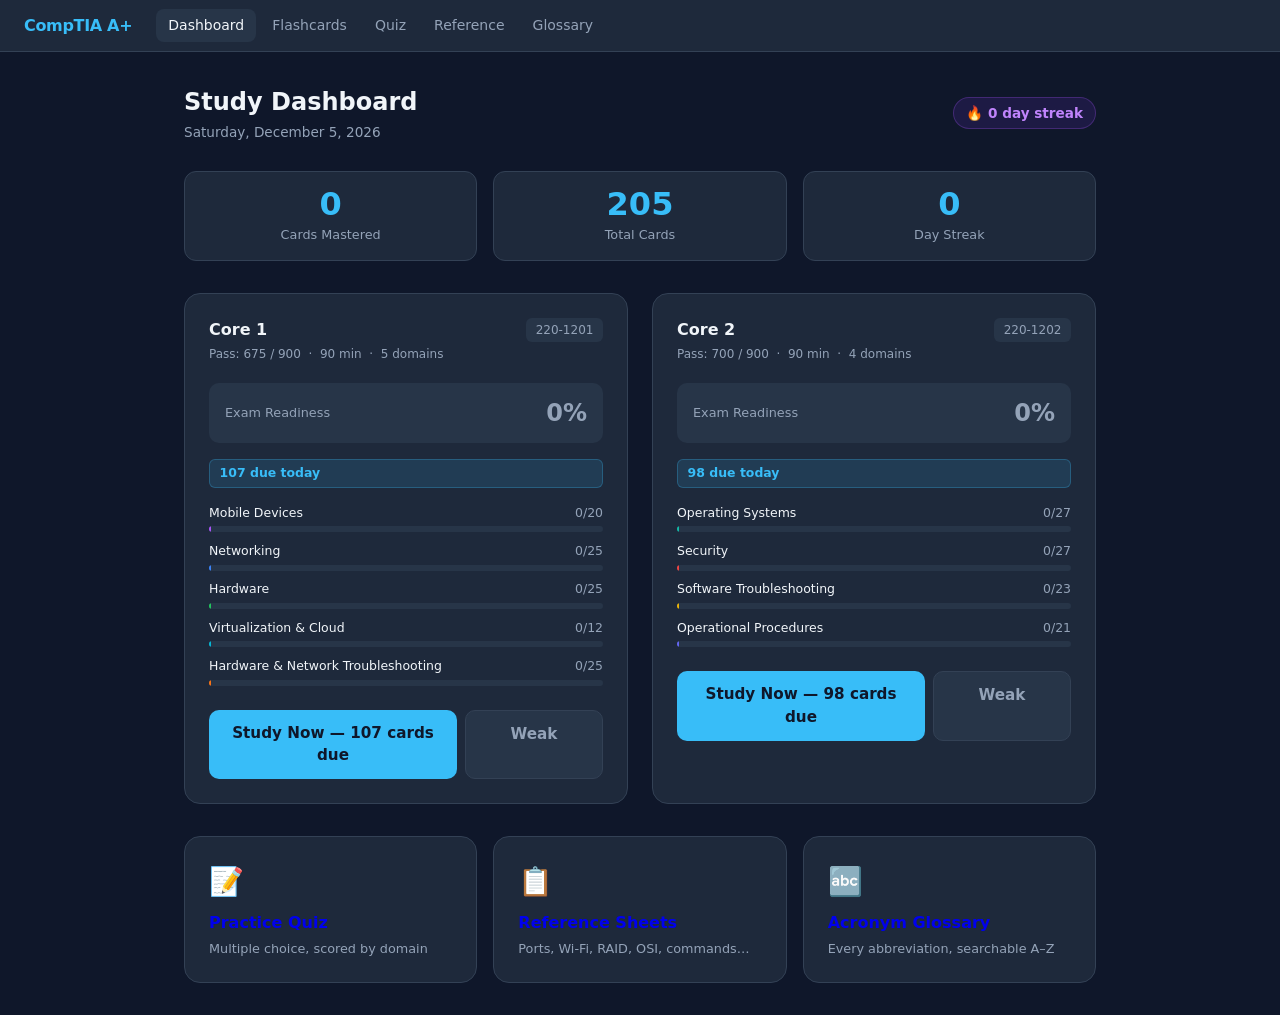
==== index.html @ 88740601 "Initial commit: CompTIA A+ study site" ====
<!DOCTYPE html>
<html lang="en">
<head>
  <meta charset="UTF-8">
  <meta name="viewport" content="width=device-width, initial-scale=1.0">
  <title>CompTIA A+ Study</title>
  <link rel="stylesheet" href="style.css">
</head>
<body>

<nav class="site-nav">
  <a href="index.html" class="nav-brand">CompTIA A+</a>
  <div class="nav-links">
    <a href="index.html" class="active">Dashboard</a>
    <a href="flashcards.html">Flashcards</a>
    <a href="quiz.html">Quiz</a>
    <a href="reference.html">Reference</a>
    <a href="glossary.html">Glossary</a>
  </div>
</nav>

<div id="dashboard" class="page-container">

  <div style="display:flex;align-items:center;justify-content:space-between;margin-bottom:1.75rem;flex-wrap:wrap;gap:0.75rem">
    <div>
      <h1 style="font-size:1.5rem;font-weight:800;margin-bottom:0.15rem">Study Dashboard</h1>
      <div style="font-size:0.85rem;color:var(--muted)" id="today-date"></div>
    </div>
    <span id="streak-badge" class="streak-badge">🔥 0 day streak</span>
  </div>

  <!-- Quick stats -->
  <div class="dash-stats" style="margin-bottom:2rem">
    <div class="stat-card">
      <div class="stat-value" id="stat-mastered">0</div>
      <div class="stat-label">Cards Mastered</div>
    </div>
    <div class="stat-card">
      <div class="stat-value" id="stat-total">0</div>
      <div class="stat-label">Total Cards</div>
    </div>
    <div class="stat-card">
      <div class="stat-value" id="stat-streak">0</div>
      <div class="stat-label">Day Streak</div>
    </div>
  </div>

  <!-- Exam cards -->
  <div class="exam-grid">

    <!-- Core 1 -->
    <div class="exam-card">
      <div class="exam-card-header">
        <div>
          <h2>Core 1</h2>
          <div style="font-size:0.75rem;color:var(--muted);margin-top:0.2rem">Pass: 675 / 900 &nbsp;·&nbsp; 90 min &nbsp;·&nbsp; 5 domains</div>
        </div>
        <span class="exam-code">220-1201</span>
      </div>

      <div class="readiness-row">
        <span class="readiness-label">Exam Readiness</span>
        <span class="readiness-value" id="core1-readiness" style="color:var(--muted)">0%</span>
      </div>

      <div class="due-badge" id="core1-due" style="margin-bottom:1rem">— due today</div>
      <div class="domain-list" id="core1-domains"></div>

      <div style="display:flex;gap:0.5rem;margin-top:1rem">
        <a href="flashcards.html?exam=core1&mode=due" class="study-btn" style="text-decoration:none;text-align:center;flex:2" id="core1-study-btn">Study Now</a>
        <a href="flashcards.html?exam=core1&mode=weak" class="study-btn" style="text-decoration:none;text-align:center;flex:1;background:var(--surface2);color:var(--muted);border:1px solid var(--border)" title="Weak cards only">Weak</a>
      </div>
    </div>

    <!-- Core 2 -->
    <div class="exam-card">
      <div class="exam-card-header">
        <div>
          <h2>Core 2</h2>
          <div style="font-size:0.75rem;color:var(--muted);margin-top:0.2rem">Pass: 700 / 900 &nbsp;·&nbsp; 90 min &nbsp;·&nbsp; 4 domains</div>
        </div>
        <span class="exam-code">220-1202</span>
      </div>

      <div class="readiness-row">
        <span class="readiness-label">Exam Readiness</span>
        <span class="readiness-value" id="core2-readiness" style="color:var(--muted)">0%</span>
      </div>

      <div class="due-badge" id="core2-due" style="margin-bottom:1rem">— due today</div>
      <div class="domain-list" id="core2-domains"></div>

      <div style="display:flex;gap:0.5rem;margin-top:1rem">
        <a href="flashcards.html?exam=core2&mode=due" class="study-btn" style="text-decoration:none;text-align:center;flex:2" id="core2-study-btn">Study Now</a>
        <a href="flashcards.html?exam=core2&mode=weak" class="study-btn" style="text-decoration:none;text-align:center;flex:1;background:var(--surface2);color:var(--muted);border:1px solid var(--border)" title="Weak cards only">Weak</a>
      </div>
    </div>

  </div>

  <!-- Quick links -->
  <div style="margin-top:2rem;display:grid;grid-template-columns:repeat(auto-fit,minmax(180px,1fr));gap:1rem">
    <a href="quiz.html" style="text-decoration:none">
      <div class="exam-card quick-link-card" style="cursor:pointer">
        <div style="font-size:1.75rem;margin-bottom:0.5rem">📝</div>
        <div style="font-weight:700;margin-bottom:0.25rem">Practice Quiz</div>
        <div style="font-size:0.8rem;color:var(--muted)">Multiple choice, scored by domain</div>
      </div>
    </a>
    <a href="reference.html" style="text-decoration:none">
      <div class="exam-card quick-link-card" style="cursor:pointer">
        <div style="font-size:1.75rem;margin-bottom:0.5rem">📋</div>
        <div style="font-weight:700;margin-bottom:0.25rem">Reference Sheets</div>
        <div style="font-size:0.8rem;color:var(--muted)">Ports, Wi-Fi, RAID, OSI, commands…</div>
      </div>
    </a>
    <a href="glossary.html" style="text-decoration:none">
      <div class="exam-card quick-link-card" style="cursor:pointer">
        <div style="font-size:1.75rem;margin-bottom:0.5rem">🔤</div>
        <div style="font-weight:700;margin-bottom:0.25rem">Acronym Glossary</div>
        <div style="font-size:0.8rem;color:var(--muted)">Every abbreviation, searchable A–Z</div>
      </div>
    </a>
  </div>

</div>

<script src="data/core1.js"></script>
<script src="data/core2.js"></script>
<script src="app.js"></script>
<script>
  document.getElementById('today-date').textContent = new Date().toLocaleDateString('en-US', {
    weekday: 'long', month: 'long', day: 'numeric', year: 'numeric'
  });
  renderDashboard();
</script>
</body>
</html>
---- style.css ----
*, *::before, *::after { box-sizing: border-box; margin: 0; padding: 0; }

:root {
  --bg: #0f172a;
  --surface: #1e293b;
  --surface2: #273548;
  --border: #334155;
  --text: #f1f5f9;
  --muted: #94a3b8;
  --accent: #38bdf8;

  --c-mobile:    #a855f7;
  --c-network:   #3b82f6;
  --c-hardware:  #22c55e;
  --c-virt:      #06b6d4;
  --c-trouble:   #f97316;
  --c-os:        #14b8a6;
  --c-security:  #ef4444;
  --c-softtroub: #eab308;
  --c-ops:       #6366f1;
}

body {
  background: var(--bg);
  color: var(--text);
  font-family: system-ui, -apple-system, sans-serif;
  min-height: 100vh;
  line-height: 1.5;
}

.hidden { display: none !important; }

/* ── Header ─────────────────────────────── */
.site-header {
  background: var(--surface);
  border-bottom: 1px solid var(--border);
  padding: 1rem 1.5rem;
  display: flex;
  align-items: center;
  justify-content: space-between;
  gap: 1rem;
}
.site-header h1 {
  font-size: 1.2rem;
  font-weight: 700;
  color: var(--accent);
  letter-spacing: -0.02em;
}
.header-meta {
  display: flex;
  align-items: center;
  gap: 1rem;
  font-size: 0.85rem;
  color: var(--muted);
}
.streak-badge {
  background: #7c3aed22;
  border: 1px solid #a855f744;
  color: #c084fc;
  padding: 0.3rem 0.75rem;
  border-radius: 999px;
  font-weight: 600;
  font-size: 0.85rem;
}

/* ── Dashboard ───────────────────────────── */
#dashboard { max-width: 960px; margin: 0 auto; padding: 2rem 1.5rem; }

.dash-stats {
  display: grid;
  grid-template-columns: repeat(3, 1fr);
  gap: 1rem;
  margin-bottom: 2rem;
}
.stat-card {
  background: var(--surface);
  border: 1px solid var(--border);
  border-radius: 12px;
  padding: 1rem 1.25rem;
  text-align: center;
}
.stat-card .stat-value {
  font-size: 2rem;
  font-weight: 700;
  color: var(--accent);
  line-height: 1;
}
.stat-card .stat-label {
  font-size: 0.8rem;
  color: var(--muted);
  margin-top: 0.3rem;
}

.exam-grid {
  display: grid;
  grid-template-columns: repeat(auto-fit, minmax(300px, 1fr));
  gap: 1.5rem;
}

.exam-card {
  background: var(--surface);
  border: 1px solid var(--border);
  border-radius: 16px;
  padding: 1.5rem;
}
.exam-card-header {
  display: flex;
  justify-content: space-between;
  align-items: flex-start;
  margin-bottom: 1.25rem;
}
.exam-card h2 { font-size: 1rem; font-weight: 700; }
.exam-code {
  font-size: 0.75rem;
  color: var(--muted);
  background: var(--surface2);
  padding: 0.2rem 0.6rem;
  border-radius: 6px;
}
.due-badge {
  background: #38bdf822;
  border: 1px solid #38bdf844;
  color: var(--accent);
  padding: 0.25rem 0.6rem;
  border-radius: 6px;
  font-size: 0.78rem;
  font-weight: 600;
}

.domain-list { display: flex; flex-direction: column; gap: 0.6rem; margin-bottom: 1.5rem; }
.domain-row { display: flex; flex-direction: column; gap: 0.25rem; }
.domain-row-header {
  display: flex;
  justify-content: space-between;
  font-size: 0.78rem;
  color: var(--muted);
}
.domain-row-header .domain-name { color: var(--text); font-weight: 500; }
.progress-track {
  height: 6px;
  background: var(--surface2);
  border-radius: 999px;
  overflow: hidden;
}
.progress-fill {
  height: 100%;
  border-radius: 999px;
  transition: width 0.4s ease;
  min-width: 2px;
}

.study-btn {
  width: 100%;
  padding: 0.75rem;
  border: none;
  border-radius: 10px;
  background: var(--accent);
  color: #0f172a;
  font-size: 0.95rem;
  font-weight: 700;
  cursor: pointer;
  transition: opacity 0.15s, transform 0.1s;
}
.study-btn:hover { opacity: 0.9; transform: translateY(-1px); }
.study-btn:active { transform: translateY(0); }
.study-btn:disabled { opacity: 0.4; cursor: not-allowed; transform: none; }

/* ── Study View ──────────────────────────── */
#study-view {
  display: flex;
  flex-direction: column;
  min-height: 100vh;
}

.study-header {
  background: var(--surface);
  border-bottom: 1px solid var(--border);
  padding: 0.875rem 1.5rem;
  display: flex;
  align-items: center;
  gap: 1rem;
  flex-wrap: wrap;
}
.back-btn {
  background: var(--surface2);
  border: 1px solid var(--border);
  color: var(--text);
  padding: 0.4rem 0.9rem;
  border-radius: 8px;
  cursor: pointer;
  font-size: 0.85rem;
  white-space: nowrap;
}
.back-btn:hover { background: var(--border); }

.deck-controls { display: flex; gap: 0.5rem; flex: 1; flex-wrap: wrap; }
.deck-controls select {
  background: var(--surface2);
  border: 1px solid var(--border);
  color: var(--text);
  padding: 0.4rem 0.7rem;
  border-radius: 8px;
  font-size: 0.85rem;
  cursor: pointer;
  min-width: 140px;
}
.deck-controls select:focus { outline: 2px solid var(--accent); }

.card-counter {
  font-size: 0.82rem;
  color: var(--muted);
  white-space: nowrap;
}

.session-progress-bar {
  height: 3px;
  background: var(--surface2);
}
.session-progress-fill {
  height: 100%;
  background: var(--accent);
  transition: width 0.3s ease;
}

/* ── Flashcard ───────────────────────────── */
.card-stage {
  flex: 1;
  display: flex;
  align-items: center;
  justify-content: center;
  padding: 2rem 1.5rem;
}

.card-wrapper {
  perspective: 1200px;
  width: 100%;
  max-width: 640px;
  height: 340px;
}

.card {
  position: relative;
  width: 100%;
  height: 100%;
  transform-style: preserve-3d;
  transition: transform 0.45s cubic-bezier(0.4, 0, 0.2, 1);
  cursor: pointer;
}
.card.flipped { transform: rotateY(180deg); }

.card-face {
  position: absolute;
  inset: 0;
  backface-visibility: hidden;
  -webkit-backface-visibility: hidden;
  background: var(--surface);
  border: 1px solid var(--border);
  border-radius: 20px;
  padding: 2rem;
  display: flex;
  flex-direction: column;
  gap: 1rem;
}
.card-back-face {
  transform: rotateY(180deg);
  background: var(--surface2);
}

.card-domain-badge {
  display: inline-flex;
  align-items: center;
  gap: 0.4rem;
  font-size: 0.72rem;
  font-weight: 600;
  text-transform: uppercase;
  letter-spacing: 0.06em;
  padding: 0.25rem 0.6rem;
  border-radius: 6px;
  width: fit-content;
  opacity: 0.9;
}

.card-question {
  font-size: 1.15rem;
  font-weight: 500;
  line-height: 1.5;
  flex: 1;
  display: flex;
  align-items: center;
}
.card-answer {
  font-size: 1.1rem;
  font-weight: 600;
  color: var(--accent);
  flex: 1;
  display: flex;
  align-items: center;
}
.card-detail {
  font-size: 0.82rem;
  color: var(--muted);
  border-top: 1px solid var(--border);
  padding-top: 0.75rem;
  line-height: 1.5;
}

.flip-hint {
  font-size: 0.78rem;
  color: var(--muted);
  text-align: center;
  margin-top: -1rem;
  margin-bottom: 0.5rem;
}

/* ── Rating Buttons ──────────────────────── */
.rating-area {
  padding: 1.5rem;
  display: flex;
  justify-content: center;
  gap: 0.75rem;
  flex-wrap: wrap;
}
.rating-area.hidden { visibility: hidden; }

.rate-btn {
  flex: 1;
  max-width: 120px;
  min-width: 70px;
  padding: 0.65rem 0.5rem;
  border: 2px solid transparent;
  border-radius: 10px;
  font-size: 0.88rem;
  font-weight: 700;
  cursor: pointer;
  transition: opacity 0.15s, transform 0.1s;
}
.rate-btn:hover { opacity: 0.85; transform: translateY(-2px); }
.rate-btn:active { transform: translateY(0); }

.rate-btn[data-rating="again"]  { background: #ef444422; border-color: #ef4444; color: #ef4444; }
.rate-btn[data-rating="hard"]   { background: #f9731622; border-color: #f97316; color: #f97316; }
.rate-btn[data-rating="good"]   { background: #22c55e22; border-color: #22c55e; color: #22c55e; }
.rate-btn[data-rating="easy"]   { background: #38bdf822; border-color: #38bdf8; color: #38bdf8; }

.rate-key-hint {
  font-size: 0.65rem;
  opacity: 0.6;
  display: block;
  margin-top: 0.2rem;
}

/* ── Session Complete ────────────────────── */
.session-complete {
  flex: 1;
  display: flex;
  flex-direction: column;
  align-items: center;
  justify-content: center;
  gap: 1.5rem;
  padding: 2rem;
  text-align: center;
}
.session-complete h2 { font-size: 1.75rem; }
.session-complete p { color: var(--muted); font-size: 1rem; }
.session-actions { display: flex; gap: 1rem; flex-wrap: wrap; justify-content: center; }
.btn-secondary {
  padding: 0.7rem 1.5rem;
  border: 1px solid var(--border);
  border-radius: 10px;
  background: var(--surface);
  color: var(--text);
  font-size: 0.9rem;
  font-weight: 600;
  cursor: pointer;
}
.btn-secondary:hover { background: var(--surface2); }
.btn-primary {
  padding: 0.7rem 1.5rem;
  border: none;
  border-radius: 10px;
  background: var(--accent);
  color: #0f172a;
  font-size: 0.9rem;
  font-weight: 700;
  cursor: pointer;
}
.btn-primary:hover { opacity: 0.9; }

/* ── Site Nav ────────────────────────────── */
.site-nav {
  background: var(--surface);
  border-bottom: 1px solid var(--border);
  padding: 0 1.5rem;
  display: flex;
  align-items: center;
  gap: 1.5rem;
  height: 52px;
  position: sticky;
  top: 0;
  z-index: 100;
}
.nav-brand {
  font-weight: 800;
  font-size: 1rem;
  color: var(--accent);
  text-decoration: none;
  white-space: nowrap;
  letter-spacing: -0.02em;
}
.nav-links {
  display: flex;
  gap: 0.25rem;
  flex: 1;
  overflow-x: auto;
  scrollbar-width: none;
}
.nav-links::-webkit-scrollbar { display: none; }
.nav-links a {
  text-decoration: none;
  color: var(--muted);
  font-size: 0.875rem;
  font-weight: 500;
  padding: 0.35rem 0.75rem;
  border-radius: 8px;
  white-space: nowrap;
  transition: background 0.15s, color 0.15s;
}
.nav-links a:hover { background: var(--surface2); color: var(--text); }
.nav-links a.active { background: var(--surface2); color: var(--text); }

/* ── Page layout ─────────────────────────── */
.page-container { max-width: 960px; margin: 0 auto; padding: 2rem 1.5rem; }
.page-title { font-size: 1.6rem; font-weight: 800; margin-bottom: 0.4rem; }
.page-subtitle { color: var(--muted); font-size: 0.9rem; margin-bottom: 1.5rem; }
.ref-header { margin-bottom: 2rem; }

/* ── Quiz Config ─────────────────────────── */
.config-card {
  background: var(--surface);
  border: 1px solid var(--border);
  border-radius: 20px;
  padding: 2rem;
  max-width: 600px;
  margin: 0 auto;
}
.config-grid {
  display: grid;
  grid-template-columns: repeat(auto-fit, minmax(160px, 1fr));
  gap: 1rem;
  margin-bottom: 1.5rem;
}
.config-field { display: flex; flex-direction: column; gap: 0.4rem; }
.config-field label { font-size: 0.8rem; color: var(--muted); font-weight: 600; text-transform: uppercase; letter-spacing: 0.05em; }
.config-field select {
  background: var(--surface2);
  border: 1px solid var(--border);
  color: var(--text);
  padding: 0.55rem 0.75rem;
  border-radius: 8px;
  font-size: 0.9rem;
  cursor: pointer;
}
.config-field select:focus { outline: 2px solid var(--accent); }
.start-quiz-btn {
  width: 100%;
  padding: 0.85rem;
  background: var(--accent);
  color: #0f172a;
  border: none;
  border-radius: 12px;
  font-size: 1rem;
  font-weight: 700;
  cursor: pointer;
  transition: opacity 0.15s;
}
.start-quiz-btn:hover { opacity: 0.9; }

/* ── Quiz Active ─────────────────────────── */
.quiz-header-bar {
  display: flex;
  justify-content: space-between;
  align-items: center;
  margin-bottom: 0.75rem;
}
.quiz-card {
  background: var(--surface);
  border: 1px solid var(--border);
  border-radius: 20px;
  padding: 2rem;
  max-width: 720px;
  margin: 0 auto;
}
.quiz-question-text {
  font-size: 1.1rem;
  font-weight: 500;
  line-height: 1.6;
  margin-bottom: 1.5rem;
}
.options-list { display: flex; flex-direction: column; gap: 0.6rem; margin-bottom: 1.25rem; }
.option-btn {
  text-align: left;
  padding: 0.8rem 1rem;
  background: var(--surface2);
  border: 1px solid var(--border);
  border-radius: 10px;
  color: var(--text);
  font-size: 0.9rem;
  cursor: pointer;
  transition: background 0.1s, border-color 0.1s;
  line-height: 1.4;
}
.option-btn:hover:not(:disabled) { background: var(--border); }
.option-btn.option-correct { background: #22c55e22; border-color: #22c55e; color: #22c55e; font-weight: 600; }
.option-btn.option-wrong   { background: #ef444422; border-color: #ef4444; color: #ef4444; }
.option-btn:disabled { cursor: default; }

.explanation-box {
  background: #38bdf811;
  border: 1px solid #38bdf833;
  border-radius: 10px;
  padding: 1rem;
  margin-bottom: 1rem;
}
.explanation-label {
  font-size: 0.72rem;
  font-weight: 700;
  text-transform: uppercase;
  letter-spacing: 0.08em;
  color: var(--accent);
  margin-bottom: 0.4rem;
}
.explanation-box p { font-size: 0.88rem; color: var(--text); line-height: 1.5; }
.next-btn {
  width: 100%;
  padding: 0.75rem;
  background: var(--accent);
  color: #0f172a;
  border: none;
  border-radius: 10px;
  font-size: 0.95rem;
  font-weight: 700;
  cursor: pointer;
  transition: opacity 0.15s;
}
.next-btn:hover { opacity: 0.9; }

/* ── Quiz Results ────────────────────────── */
.results-card {
  background: var(--surface);
  border: 1px solid var(--border);
  border-radius: 20px;
  padding: 2rem;
  max-width: 520px;
  margin: 0 auto;
}
.score-display { display: flex; align-items: baseline; justify-content: center; gap: 0.25rem; margin: 1rem 0 0.25rem; }
.score-big { font-size: 3rem; font-weight: 800; line-height: 1; }
.score-sep { font-size: 1.5rem; color: var(--muted); }
.score-pct { text-align: center; font-size: 1.5rem; font-weight: 700; margin-bottom: 1rem; }
.r-breakdown { display: flex; flex-direction: column; gap: 0.5rem; }
.r-domain-row { display: flex; justify-content: space-between; font-size: 0.85rem; }

/* ── Reference ───────────────────────────── */
.ref-filter-bar { display: flex; gap: 0.5rem; margin-top: 1rem; flex-wrap: wrap; }
.ref-filter-btn {
  padding: 0.35rem 0.9rem;
  border: 1px solid var(--border);
  border-radius: 999px;
  background: transparent;
  color: var(--muted);
  font-size: 0.82rem;
  font-weight: 600;
  cursor: pointer;
  transition: background 0.15s, color 0.15s, border-color 0.15s;
}
.ref-filter-btn:hover, .ref-filter-btn.active {
  background: var(--accent);
  border-color: var(--accent);
  color: #0f172a;
}
.ref-section {
  background: var(--surface);
  border: 1px solid var(--border);
  border-radius: 16px;
  padding: 1.5rem;
  margin-bottom: 1.5rem;
  overflow: hidden;
}
.ref-section-header {
  display: flex;
  justify-content: space-between;
  align-items: center;
  margin-bottom: 1.25rem;
}
.ref-section-header h2 { font-size: 1rem; font-weight: 700; }
.ref-table-wrap { overflow-x: auto; }
.ref-table {
  width: 100%;
  border-collapse: collapse;
  font-size: 0.82rem;
  min-width: 500px;
}
.ref-table th {
  text-align: left;
  padding: 0.5rem 0.75rem;
  background: var(--surface2);
  color: var(--muted);
  font-weight: 600;
  font-size: 0.72rem;
  text-transform: uppercase;
  letter-spacing: 0.05em;
}
.ref-table th:first-child { border-radius: 6px 0 0 6px; }
.ref-table th:last-child  { border-radius: 0 6px 6px 0; }
.ref-table td { padding: 0.55rem 0.75rem; border-bottom: 1px solid var(--border); vertical-align: top; line-height: 1.45; }
.ref-table tr:last-child td { border-bottom: none; }
.ref-table tr:hover td { background: var(--surface2); }
.ref-key-col { font-weight: 700; color: var(--accent); font-family: monospace; white-space: nowrap; }
.ref-step-list { padding-left: 1.25rem; display: flex; flex-direction: column; gap: 1rem; }
.ref-step-list li strong { color: var(--accent); }
.ref-step-list li p { color: var(--muted); font-size: 0.88rem; margin-top: 0.2rem; line-height: 1.5; }

/* ── Glossary ────────────────────────────── */
.gloss-search {
  width: 100%;
  max-width: 480px;
  padding: 0.65rem 1rem;
  background: var(--surface);
  border: 1px solid var(--border);
  border-radius: 10px;
  color: var(--text);
  font-size: 0.95rem;
  margin-top: 0.5rem;
}
.gloss-search:focus { outline: 2px solid var(--accent); }
.alpha-nav {
  display: flex;
  flex-wrap: wrap;
  gap: 0.35rem;
  margin-bottom: 1.5rem;
}
.alpha-link {
  text-decoration: none;
  background: var(--surface);
  border: 1px solid var(--border);
  color: var(--muted);
  width: 32px;
  height: 32px;
  display: flex;
  align-items: center;
  justify-content: center;
  border-radius: 6px;
  font-size: 0.8rem;
  font-weight: 600;
  transition: background 0.15s, color 0.15s;
}
.alpha-link:hover { background: var(--accent); color: #0f172a; border-color: var(--accent); }
.gloss-letter-section { margin-bottom: 1.5rem; }
.gloss-letter-heading {
  font-size: 1.25rem;
  font-weight: 800;
  color: var(--accent);
  margin-bottom: 0.5rem;
  padding-bottom: 0.4rem;
  border-bottom: 1px solid var(--border);
}
.gloss-item {
  display: grid;
  grid-template-columns: 110px 1fr;
  gap: 0.5rem 1.25rem;
  padding: 0.65rem 0;
  border-bottom: 1px solid var(--border);
  align-items: baseline;
}
.gloss-term { font-weight: 700; color: var(--accent); font-size: 0.9rem; font-family: monospace; }
.gloss-def  { font-size: 0.88rem; color: var(--text); line-height: 1.5; }

/* ── Readiness score ─────────────────────── */
.readiness-row {
  display: flex;
  align-items: center;
  justify-content: space-between;
  margin-bottom: 1rem;
  padding: 0.75rem 1rem;
  background: var(--surface2);
  border-radius: 10px;
}
.readiness-label { font-size: 0.8rem; color: var(--muted); }
.readiness-value { font-size: 1.5rem; font-weight: 800; }

/* ── Quick-link cards ────────────────────── */
.quick-link-card { transition: border-color 0.15s; }
.quick-link-card:hover { border-color: var(--accent); }

/* ── Responsive ──────────────────────────── */
@media (max-width: 600px) {
  .dash-stats { grid-template-columns: repeat(3, 1fr); gap: 0.5rem; }
  .stat-card { padding: 0.75rem; }
  .stat-card .stat-value { font-size: 1.5rem; }
  .card-wrapper { height: 300px; }
  .card-face { padding: 1.5rem; }
  .card-question { font-size: 1rem; }
  .study-header { padding: 0.75rem 1rem; gap: 0.5rem; }
  #dashboard { padding: 1.25rem 1rem; }
}
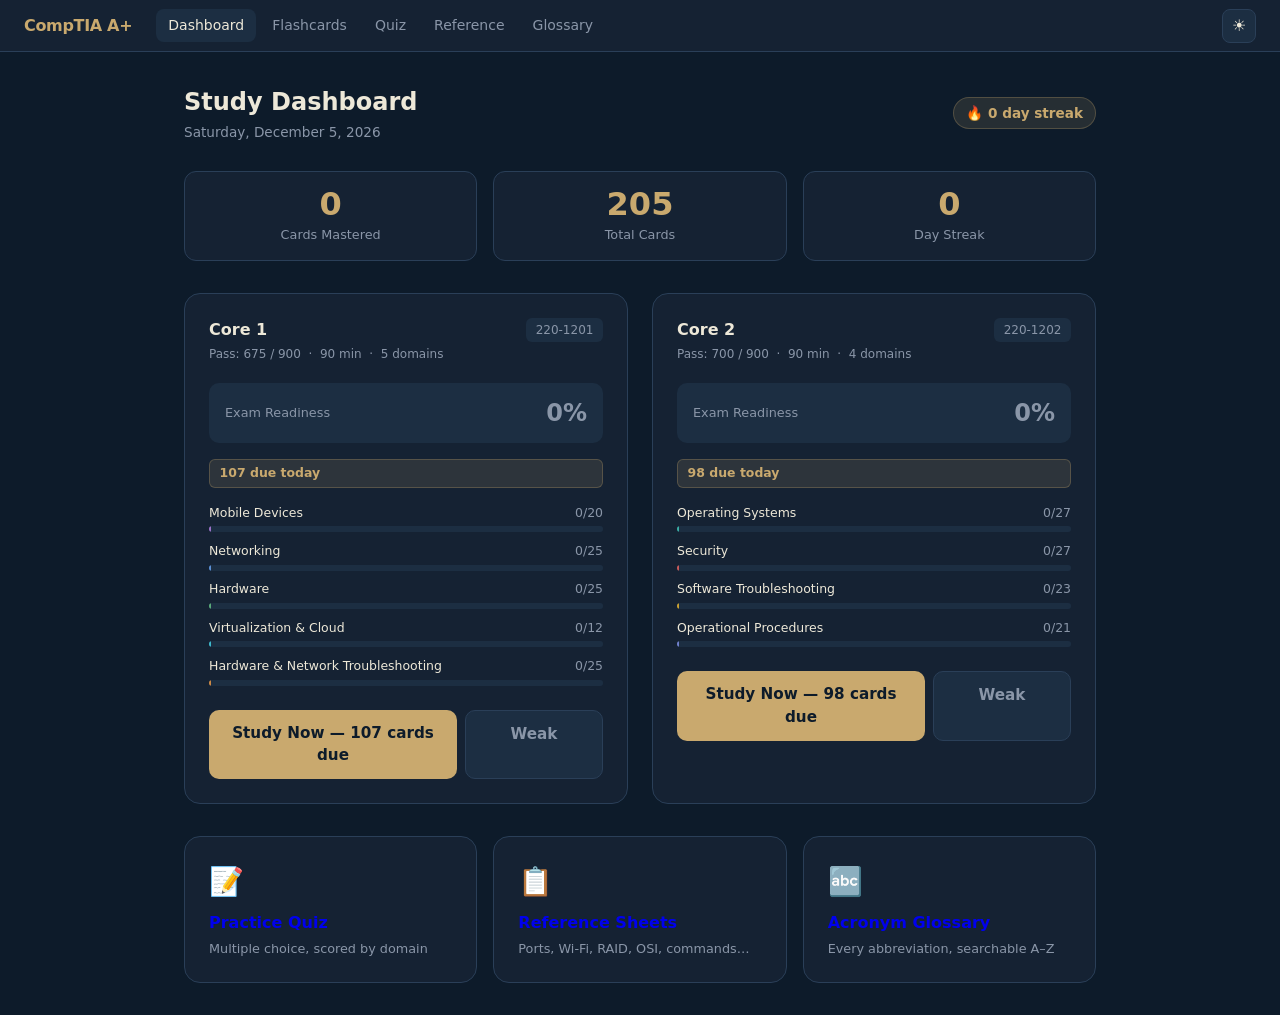
==== commit de1ef7bc: "Add light/dark mode toggle Adds a sun/moon button to the nav on every page. Preference is saved to l" ====
--- a/index.html
+++ b/index.html
@@ -5,6 +5,7 @@
   <meta name="viewport" content="width=device-width, initial-scale=1.0">
   <title>CompTIA A+ Study</title>
   <link rel="stylesheet" href="style.css">
+  <script>if(localStorage.getItem('comptia_theme')==='light')document.documentElement.setAttribute('data-theme','light');</script>
 </head>
 <body>
 
@@ -17,6 +18,7 @@
     <a href="reference.html">Reference</a>
     <a href="glossary.html">Glossary</a>
   </div>
+  <button id="theme-toggle" class="theme-toggle" aria-label="Toggle theme">☀</button>
 </nav>
 
 <div id="dashboard" class="page-container">
--- a/style.css
+++ b/style.css
@@ -1,23 +1,36 @@
 *, *::before, *::after { box-sizing: border-box; margin: 0; padding: 0; }
 
 :root {
-  --bg: #0f172a;
-  --surface: #1e293b;
-  --surface2: #273548;
-  --border: #334155;
-  --text: #f1f5f9;
-  --muted: #94a3b8;
-  --accent: #38bdf8;
-
-  --c-mobile:    #a855f7;
-  --c-network:   #3b82f6;
-  --c-hardware:  #22c55e;
-  --c-virt:      #06b6d4;
-  --c-trouble:   #f97316;
-  --c-os:        #14b8a6;
-  --c-security:  #ef4444;
-  --c-softtroub: #eab308;
-  --c-ops:       #6366f1;
+  --bg: #0d1b2a;
+  --surface: #152233;
+  --surface2: #1c2e42;
+  --border: #2a3f58;
+  --text: #ede8d8;
+  --muted: #8a96a8;
+  --accent: #c9a96e;
+  --btn-text: #0d1b2a;
+
+  --c-mobile:    #9b72c8;
+  --c-network:   #5b8fd4;
+  --c-hardware:  #5aaa7a;
+  --c-virt:      #3db8cc;
+  --c-trouble:   #cc8844;
+  --c-os:        #3aada4;
+  --c-security:  #c85a5a;
+  --c-softtroub: #c9a030;
+  --c-ops:       #7080cc;
+}
+
+/* ── Light mode overrides ─────────────────── */
+[data-theme="light"] {
+  --bg: #f4efe4;
+  --surface: #ffffff;
+  --surface2: #ede8d8;
+  --border: #d5cabb;
+  --text: #1a2535;
+  --muted: #6b6455;
+  --accent: #9a7d35;
+  --btn-text: #f4efe4;
 }
 
 body {
@@ -54,9 +67,9 @@
   color: var(--muted);
 }
 .streak-badge {
-  background: #7c3aed22;
-  border: 1px solid #a855f744;
-  color: #c084fc;
+  background: #c9a96e22;
+  border: 1px solid #c9a96e44;
+  color: var(--accent);
   padding: 0.3rem 0.75rem;
   border-radius: 999px;
   font-weight: 600;
@@ -118,8 +131,8 @@
   border-radius: 6px;
 }
 .due-badge {
-  background: #38bdf822;
-  border: 1px solid #38bdf844;
+  background: #c9a96e22;
+  border: 1px solid #c9a96e44;
   color: var(--accent);
   padding: 0.25rem 0.6rem;
   border-radius: 6px;
@@ -155,7 +168,7 @@
   border: none;
   border-radius: 10px;
   background: var(--accent);
-  color: #0f172a;
+  color: var(--btn-text);
   font-size: 0.95rem;
   font-weight: 700;
   cursor: pointer;
@@ -337,10 +350,10 @@
 .rate-btn:hover { opacity: 0.85; transform: translateY(-2px); }
 .rate-btn:active { transform: translateY(0); }
 
-.rate-btn[data-rating="again"]  { background: #ef444422; border-color: #ef4444; color: #ef4444; }
-.rate-btn[data-rating="hard"]   { background: #f9731622; border-color: #f97316; color: #f97316; }
-.rate-btn[data-rating="good"]   { background: #22c55e22; border-color: #22c55e; color: #22c55e; }
-.rate-btn[data-rating="easy"]   { background: #38bdf822; border-color: #38bdf8; color: #38bdf8; }
+.rate-btn[data-rating="again"]  { background: #c85a5a22; border-color: #c85a5a; color: #c85a5a; }
+.rate-btn[data-rating="hard"]   { background: #cc884422; border-color: #cc8844; color: #cc8844; }
+.rate-btn[data-rating="good"]   { background: #5aaa7a22; border-color: #5aaa7a; color: #5aaa7a; }
+.rate-btn[data-rating="easy"]   { background: #c9a96e22; border-color: #c9a96e; color: #c9a96e; }
 
 .rate-key-hint {
   font-size: 0.65rem;
@@ -379,7 +392,7 @@
   border: none;
   border-radius: 10px;
   background: var(--accent);
-  color: #0f172a;
+  color: var(--btn-text);
   font-size: 0.9rem;
   font-weight: 700;
   cursor: pointer;
@@ -465,7 +478,7 @@
   width: 100%;
   padding: 0.85rem;
   background: var(--accent);
-  color: #0f172a;
+  color: var(--btn-text);
   border: none;
   border-radius: 12px;
   font-size: 1rem;
@@ -510,13 +523,13 @@
   line-height: 1.4;
 }
 .option-btn:hover:not(:disabled) { background: var(--border); }
-.option-btn.option-correct { background: #22c55e22; border-color: #22c55e; color: #22c55e; font-weight: 600; }
-.option-btn.option-wrong   { background: #ef444422; border-color: #ef4444; color: #ef4444; }
+.option-btn.option-correct { background: #5aaa7a22; border-color: #5aaa7a; color: #5aaa7a; font-weight: 600; }
+.option-btn.option-wrong   { background: #c85a5a22; border-color: #c85a5a; color: #c85a5a; }
 .option-btn:disabled { cursor: default; }
 
 .explanation-box {
-  background: #38bdf811;
-  border: 1px solid #38bdf833;
+  background: #c9a96e11;
+  border: 1px solid #c9a96e33;
   border-radius: 10px;
   padding: 1rem;
   margin-bottom: 1rem;
@@ -534,7 +547,7 @@
   width: 100%;
   padding: 0.75rem;
   background: var(--accent);
-  color: #0f172a;
+  color: var(--btn-text);
   border: none;
   border-radius: 10px;
   font-size: 0.95rem;
@@ -576,7 +589,7 @@
 .ref-filter-btn:hover, .ref-filter-btn.active {
   background: var(--accent);
   border-color: var(--accent);
-  color: #0f172a;
+  color: var(--btn-text);
 }
 .ref-section {
   background: var(--surface);
@@ -654,7 +667,7 @@
   font-weight: 600;
   transition: background 0.15s, color 0.15s;
 }
-.alpha-link:hover { background: var(--accent); color: #0f172a; border-color: var(--accent); }
+.alpha-link:hover { background: var(--accent); color: var(--btn-text); border-color: var(--accent); }
 .gloss-letter-section { margin-bottom: 1.5rem; }
 .gloss-letter-heading {
   font-size: 1.25rem;
@@ -687,6 +700,24 @@
 }
 .readiness-label { font-size: 0.8rem; color: var(--muted); }
 .readiness-value { font-size: 1.5rem; font-weight: 800; }
+
+/* ── Theme toggle button ─────────────────── */
+.theme-toggle {
+  background: var(--surface2);
+  border: 1px solid var(--border);
+  color: var(--text);
+  width: 34px;
+  height: 34px;
+  border-radius: 8px;
+  cursor: pointer;
+  font-size: 1rem;
+  display: flex;
+  align-items: center;
+  justify-content: center;
+  flex-shrink: 0;
+  transition: background 0.15s;
+}
+.theme-toggle:hover { background: var(--border); }
 
 /* ── Quick-link cards ────────────────────── */
 .quick-link-card { transition: border-color 0.15s; }
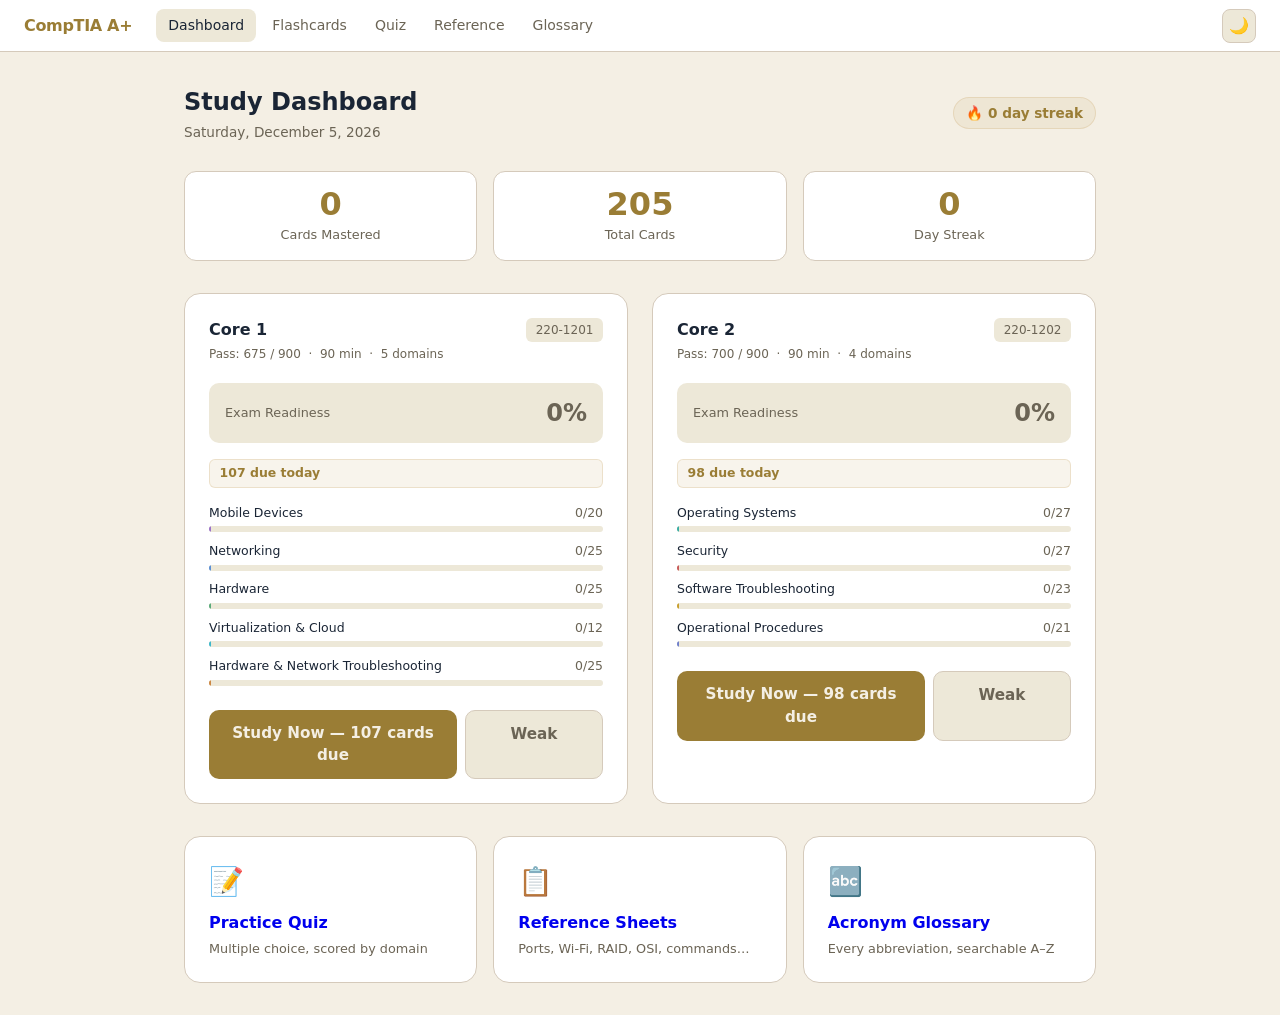
==== commit 6c27d622: "Set light mode as the default theme Site now opens in light mode (warm cream) by default. Dark mode " ====
--- a/index.html
+++ b/index.html
@@ -5,7 +5,7 @@
   <meta name="viewport" content="width=device-width, initial-scale=1.0">
   <title>CompTIA A+ Study</title>
   <link rel="stylesheet" href="style.css">
-  <script>if(localStorage.getItem('comptia_theme')==='light')document.documentElement.setAttribute('data-theme','light');</script>
+  <script>if(localStorage.getItem('comptia_theme')==='dark')document.documentElement.setAttribute('data-theme','dark');</script>
 </head>
 <body>
 
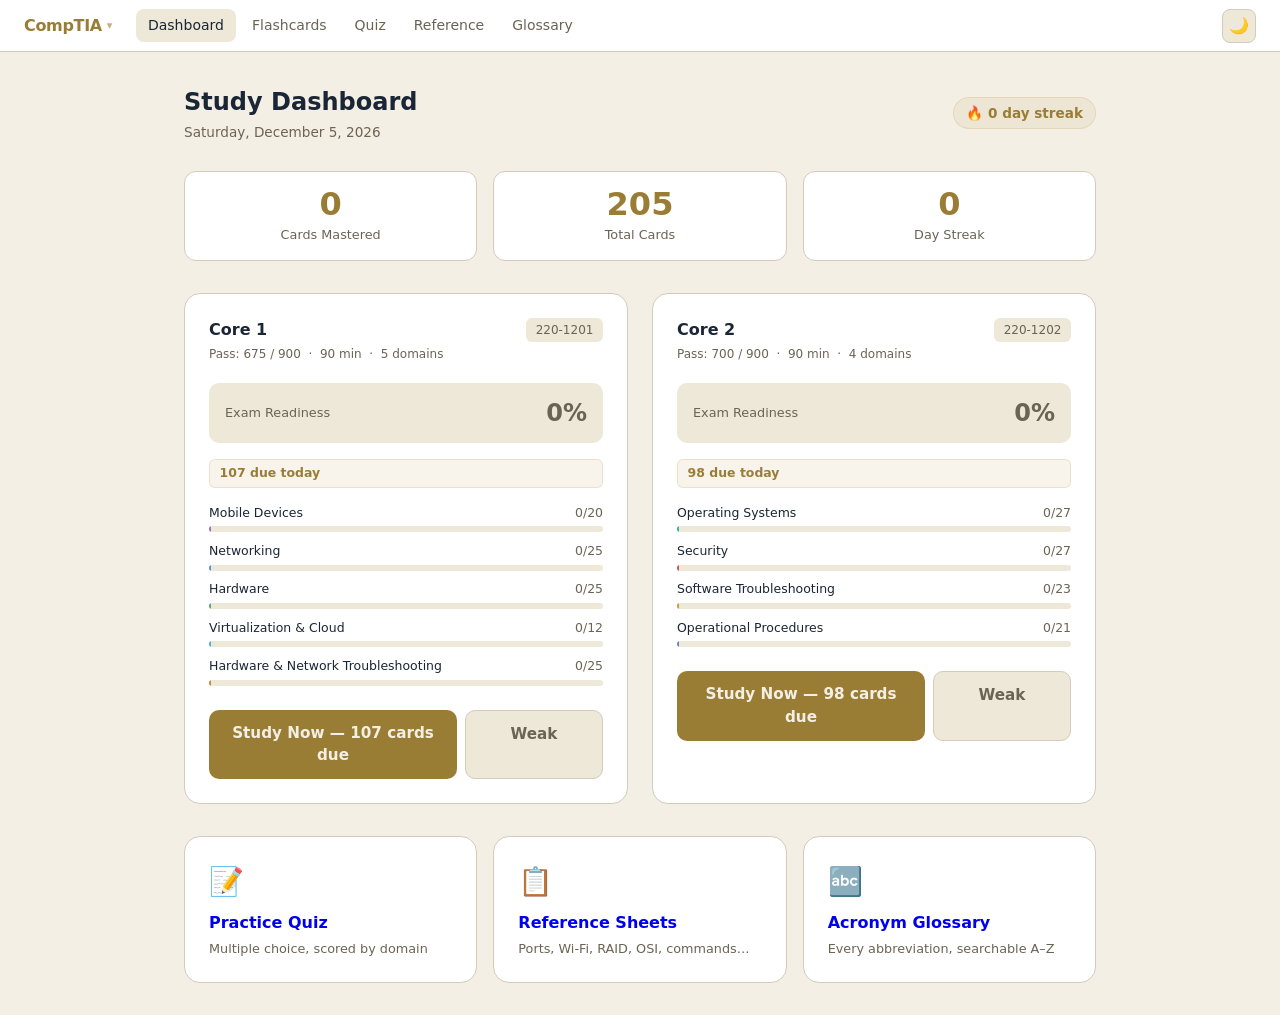
==== commit e9c7c1f6: "Add Network+ (N10-009) study path with Week 1-2 content Nav brand is now a dropdown to switch betwee" ====
--- a/index.html
+++ b/index.html
@@ -10,7 +10,14 @@
 <body>
 
 <nav class="site-nav">
-  <a href="index.html" class="nav-brand">CompTIA A+</a>
+  <div class="nav-brand-dropdown">
+    <button class="nav-brand">CompTIA <span class="nav-chevron">▾</span></button>
+    <div class="nav-dropdown-menu">
+      <div class="nav-dropdown-label">Certifications</div>
+      <a href="index.html" class="nav-dropdown-item active">A+ (220-1201/1202)</a>
+      <a href="netplus.html" class="nav-dropdown-item">Network+ (N10-009)</a>
+    </div>
+  </div>
   <div class="nav-links">
     <a href="index.html" class="active">Dashboard</a>
     <a href="flashcards.html">Flashcards</a>
@@ -129,6 +136,7 @@
 
 <script src="data/core1.js"></script>
 <script src="data/core2.js"></script>
+<script src="theme.js"></script>
 <script src="app.js"></script>
 <script>
   document.getElementById('today-date').textContent = new Date().toLocaleDateString('en-US', {
--- a/style.css
+++ b/style.css
@@ -19,6 +19,12 @@
   --c-security:  #c85a5a;
   --c-softtroub: #c9a030;
   --c-ops:       #7080cc;
+
+  /* Network+ domain colors */
+  --c-np-osi:      #6c8fd6;
+  --c-np-tcpip:    #50b89c;
+  --c-np-ports:    #d48c4e;
+  --c-np-concepts: #a070cc;
 }
 
 /* ── Light mode overrides ─────────────────── */
@@ -420,6 +426,70 @@
   white-space: nowrap;
   letter-spacing: -0.02em;
 }
+
+/* ── Nav dropdown ───────────────────────── */
+.nav-brand-dropdown {
+  position: relative;
+}
+.nav-brand-dropdown .nav-brand {
+  cursor: pointer;
+  background: none;
+  border: none;
+  font-family: inherit;
+  display: flex;
+  align-items: center;
+  gap: 0.3rem;
+  padding: 0;
+}
+.nav-chevron {
+  font-size: 0.7rem;
+  opacity: 0.6;
+  transition: transform 0.2s;
+}
+.nav-brand-dropdown.open .nav-chevron {
+  transform: rotate(180deg);
+}
+.nav-dropdown-menu {
+  display: none;
+  position: absolute;
+  top: calc(100% + 6px);
+  left: 0;
+  background: var(--surface);
+  border: 1px solid var(--border);
+  border-radius: 10px;
+  padding: 0.35rem;
+  min-width: 210px;
+  z-index: 200;
+  box-shadow: 0 8px 24px rgba(0,0,0,0.25);
+}
+.nav-brand-dropdown.open .nav-dropdown-menu {
+  display: block;
+}
+.nav-dropdown-item {
+  display: block;
+  padding: 0.55rem 0.75rem;
+  text-decoration: none;
+  color: var(--text);
+  font-size: 0.85rem;
+  border-radius: 7px;
+  font-weight: 500;
+  transition: background 0.15s;
+}
+.nav-dropdown-item:hover {
+  background: var(--surface2);
+}
+.nav-dropdown-item.active {
+  color: var(--accent);
+  font-weight: 700;
+}
+.nav-dropdown-label {
+  font-size: 0.68rem;
+  color: var(--muted);
+  text-transform: uppercase;
+  letter-spacing: 0.06em;
+  padding: 0.4rem 0.75rem 0.15rem;
+  font-weight: 600;
+}
 .nav-links {
   display: flex;
   gap: 0.25rem;
@@ -722,6 +792,48 @@
 /* ── Quick-link cards ────────────────────── */
 .quick-link-card { transition: border-color 0.15s; }
 .quick-link-card:hover { border-color: var(--accent); }
+
+/* ── Responsive ──────────────────────────── */
+/* ── Week cards (Network+ dashboard) ──── */
+.week-grid {
+  display: flex;
+  flex-direction: column;
+  gap: 1.25rem;
+}
+.week-card {
+  background: var(--surface);
+  border: 1px solid var(--border);
+  border-radius: 16px;
+  padding: 1.5rem;
+}
+.week-card.locked {
+  opacity: 0.45;
+  pointer-events: none;
+}
+.week-card-header {
+  display: flex;
+  justify-content: space-between;
+  align-items: flex-start;
+  margin-bottom: 1rem;
+}
+.week-badge {
+  font-size: 0.72rem;
+  font-weight: 700;
+  text-transform: uppercase;
+  letter-spacing: 0.06em;
+  padding: 0.2rem 0.6rem;
+  border-radius: 6px;
+}
+.week-badge.active {
+  background: #5aaa7a22;
+  color: #5aaa7a;
+  border: 1px solid #5aaa7a44;
+}
+.week-badge.locked {
+  background: var(--surface2);
+  color: var(--muted);
+  border: 1px solid var(--border);
+}
 
 /* ── Responsive ──────────────────────────── */
 @media (max-width: 600px) {
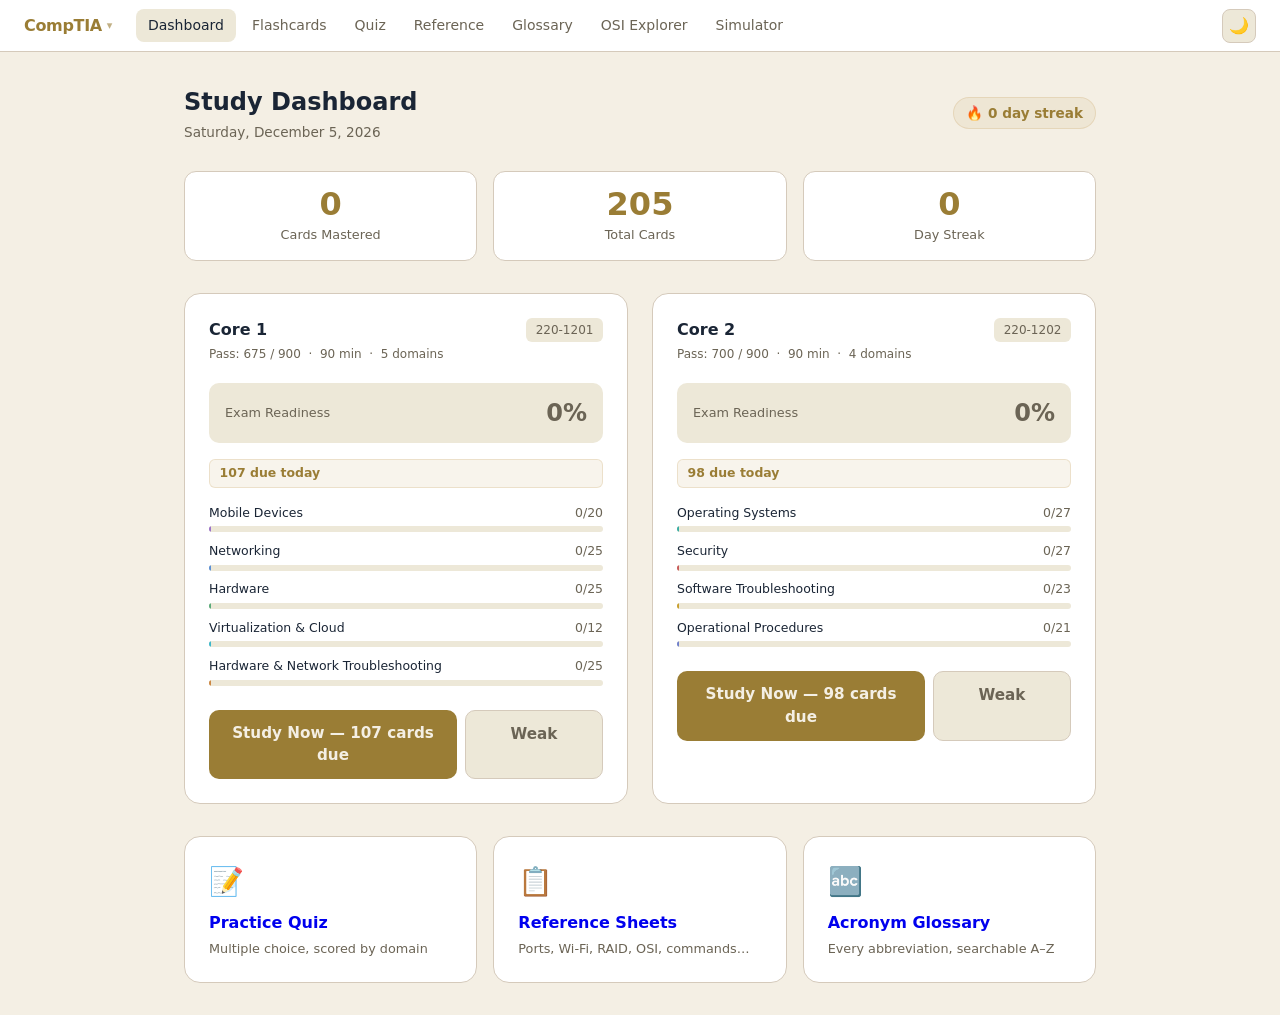
==== commit f81358a7: "Wire up navigation for OSI Explorer and Simulator Adds nav links to the new pages across every exist" ====
--- a/index.html
+++ b/index.html
@@ -24,6 +24,8 @@
     <a href="quiz.html">Quiz</a>
     <a href="reference.html">Reference</a>
     <a href="glossary.html">Glossary</a>
+    <a href="osi.html">OSI Explorer</a>
+    <a href="simulator.html">Simulator</a>
   </div>
   <button id="theme-toggle" class="theme-toggle" aria-label="Toggle theme">☀</button>
 </nav>
--- a/style.css
+++ b/style.css
@@ -25,6 +25,14 @@
   --c-np-tcpip:    #50b89c;
   --c-np-ports:    #d48c4e;
   --c-np-concepts: #a070cc;
+
+  --osi-l1: #c85a5a;
+  --osi-l2: #cc8844;
+  --osi-l3: #c9a030;
+  --osi-l4: #5aaa7a;
+  --osi-l5: #3db8cc;
+  --osi-l6: #5b8fd4;
+  --osi-l7: #9b72c8;
 }
 
 /* ── Light mode overrides ─────────────────── */
@@ -695,7 +703,7 @@
 }
 .ref-table th:first-child { border-radius: 6px 0 0 6px; }
 .ref-table th:last-child  { border-radius: 0 6px 6px 0; }
-.ref-table td { padding: 0.55rem 0.75rem; border-bottom: 1px solid var(--border); vertical-align: top; line-height: 1.45; }
+.ref-table td { padding: 0.55rem 0.75rem; border-bottom: 1px solid var(--border); vertical-align: top; line-height: 1.45; white-space: pre-line; }
 .ref-table tr:last-child td { border-bottom: none; }
 .ref-table tr:hover td { background: var(--surface2); }
 .ref-key-col { font-weight: 700; color: var(--accent); font-family: monospace; white-space: nowrap; }
@@ -832,6 +840,129 @@
 .week-badge.locked {
   background: var(--surface2);
   color: var(--muted);
+  border: 1px solid var(--border);
+}
+
+/* ── OSI Explorer ─────────────────────────── */
+.osi-mnemonics {
+  display: grid;
+  grid-template-columns: repeat(auto-fit, minmax(260px, 1fr));
+  gap: 1rem;
+  margin-bottom: 2rem;
+}
+.mnemonic-card {
+  background: var(--surface);
+  border: 1px solid var(--border);
+  border-radius: 12px;
+  padding: 1.25rem;
+}
+.mnemonic-label {
+  font-size: 0.72rem;
+  color: var(--muted);
+  text-transform: uppercase;
+  letter-spacing: 0.06em;
+  font-weight: 700;
+  margin-bottom: 0.5rem;
+}
+.mnemonic-phrase { font-size: 1.05rem; font-weight: 700; color: var(--accent); margin-bottom: 0.4rem; line-height: 1.4; }
+.mnemonic-order { font-size: 0.78rem; color: var(--muted); }
+
+.osi-stack { display: flex; flex-direction: column; gap: 0.6rem; margin-bottom: 2.5rem; }
+.osi-layer { border: 1px solid var(--border); border-radius: 12px; overflow: hidden; background: var(--surface); }
+.osi-layer-header {
+  display: flex;
+  align-items: center;
+  gap: 0.85rem;
+  padding: 0.9rem 1.1rem;
+  cursor: pointer;
+  border: none;
+  border-left: 5px solid var(--layer-color);
+  background: none;
+  width: 100%;
+  text-align: left;
+  font: inherit;
+  color: inherit;
+}
+.osi-layer-num {
+  width: 30px;
+  height: 30px;
+  border-radius: 50%;
+  background: var(--layer-color);
+  color: #fff;
+  display: flex;
+  align-items: center;
+  justify-content: center;
+  font-weight: 800;
+  font-size: 0.85rem;
+  flex-shrink: 0;
+}
+.osi-layer-name { font-weight: 700; font-size: 0.98rem; }
+.osi-layer-pdu-hint { font-size: 0.75rem; color: var(--muted); margin-left: auto; padding-right: 0.5rem; }
+.osi-layer-chevron { color: var(--muted); transition: transform 0.2s ease; flex-shrink: 0; }
+.osi-layer.open .osi-layer-chevron { transform: rotate(180deg); }
+.osi-layer-detail { max-height: 0; overflow: hidden; transition: max-height 0.3s ease; }
+.osi-layer.open .osi-layer-detail { max-height: 700px; }
+.osi-layer-detail-inner {
+  padding: 1rem 1.1rem 1.1rem;
+  display: grid;
+  gap: 0.85rem;
+  border-top: 1px solid var(--border);
+}
+.osi-detail-label { font-size: 0.7rem; font-weight: 700; text-transform: uppercase; letter-spacing: 0.05em; color: var(--muted); margin-bottom: 0.25rem; }
+.osi-detail-value { font-size: 0.88rem; line-height: 1.55; }
+.osi-tip-box { background: var(--surface2); border-left: 3px solid var(--accent); border-radius: 8px; padding: 0.75rem 0.9rem; font-size: 0.85rem; line-height: 1.5; }
+
+[data-layer="7"] { --layer-color: var(--osi-l7); }
+[data-layer="6"] { --layer-color: var(--osi-l6); }
+[data-layer="5"] { --layer-color: var(--osi-l5); }
+[data-layer="4"] { --layer-color: var(--osi-l4); }
+[data-layer="3"] { --layer-color: var(--osi-l3); }
+[data-layer="2"] { --layer-color: var(--osi-l2); }
+[data-layer="1"] { --layer-color: var(--osi-l1); }
+
+/* ── Troubleshooting Simulator ───────────── */
+.scenario-grid { display: grid; grid-template-columns: repeat(auto-fit, minmax(260px, 1fr)); gap: 1.25rem; }
+.scenario-card {
+  background: var(--surface);
+  border: 1px solid var(--border);
+  border-radius: 16px;
+  padding: 1.5rem;
+  display: flex;
+  flex-direction: column;
+  gap: 0.75rem;
+  cursor: pointer;
+  transition: border-color 0.15s;
+}
+.scenario-card:hover { border-color: var(--accent); }
+.scenario-card-header { display: flex; justify-content: space-between; align-items: flex-start; gap: 0.5rem; }
+.scenario-card h3 { font-size: 1rem; font-weight: 700; }
+.difficulty-badge {
+  font-size: 0.7rem;
+  font-weight: 700;
+  text-transform: uppercase;
+  letter-spacing: 0.04em;
+  padding: 0.2rem 0.55rem;
+  border-radius: 999px;
+  white-space: nowrap;
+  flex-shrink: 0;
+}
+.difficulty-easy   { background: #5aaa7a22; color: #5aaa7a; border: 1px solid #5aaa7a44; }
+.difficulty-medium { background: #c9a03022; color: #c9a030; border: 1px solid #c9a03044; }
+.difficulty-hard   { background: #c85a5a22; color: #c85a5a; border: 1px solid #c85a5a44; }
+.scenario-summary { font-size: 0.85rem; color: var(--muted); line-height: 1.5; flex: 1; }
+.scenario-best { font-size: 0.78rem; color: var(--muted); }
+.scenario-best strong { color: var(--text); }
+
+.osi-tag {
+  display: inline-flex;
+  align-items: center;
+  font-size: 0.75rem;
+  font-weight: 600;
+  padding: 0.3rem 0.65rem;
+  border-radius: 6px;
+  margin-top: 0.75rem;
+  background: var(--surface2);
+  color: var(--accent);
   border: 1px solid var(--border);
 }
 
